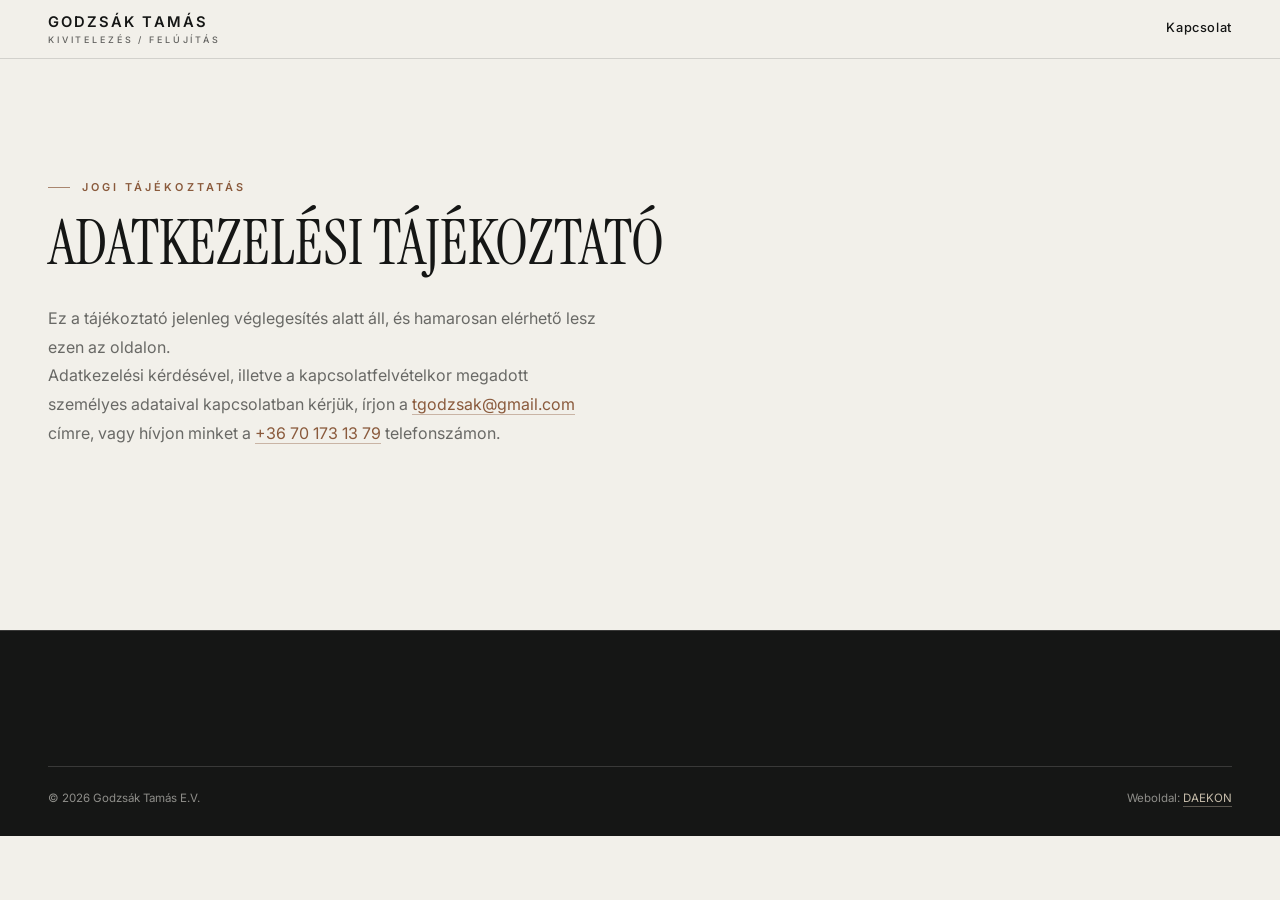
==== adatkezeles.html @ ed9192c6 "Prémium kivitelezői weboldal + Cigánd/Szlovákia szolgáltatási terület Statikus, egyoldalas prémium w" ====
<!doctype html>
<html lang="hu">
<head>
  <meta charset="utf-8">
  <meta name="viewport" content="width=device-width, initial-scale=1">
  <title>Adatkezelési tájékoztató | Godzsák Tamás E.V.</title>
  <meta name="description" content="Adatkezelési tájékoztató — Godzsák Tamás E.V., teljes lakás- és házfelújítás Budapesten és környékén.">
  <meta name="robots" content="noindex, follow">
  <meta name="theme-color" content="#151615">
  <link rel="icon" type="image/svg+xml" href="assets/favicon.svg">
  <link rel="preconnect" href="https://fonts.googleapis.com">
  <link rel="preconnect" href="https://fonts.gstatic.com" crossorigin>
  <link href="https://fonts.googleapis.com/css2?family=Instrument+Serif:ital@0;1&family=Inter:wght@400;500;600&display=swap" rel="stylesheet">
  <link rel="stylesheet" href="assets/css/style.css">
</head>
<body id="top">

  <header class="site-header is-scrolled">
    <div class="header-inner">
      <a class="brand" href="index.html" aria-label="Godzsák Tamás E.V. — kezdőlap">
        <span class="brand-name">GODZSÁK&nbsp;TAMÁS</span>
        <span class="brand-sub">KIVITELEZÉS&nbsp;/&nbsp;FELÚJÍTÁS</span>
      </a>
      <nav class="main-nav" aria-label="Fő navigáció" style="margin-left:auto;">
        <a href="index.html#kapcsolat">Kapcsolat</a>
      </nav>
    </div>
  </header>

  <main class="subpage-main">
    <p class="eyebrow">Jogi tájékoztatás</p>
    <h1 class="subpage-title">Adatkezelési tájékoztató</h1>
    <div class="subpage-text">
      <p>Ez a tájékoztató jelenleg véglegesítés alatt áll, és hamarosan elérhető lesz ezen az oldalon.</p>
      <p>Adatkezelési kérdésével, illetve a kapcsolatfelvételkor megadott személyes adataival kapcsolatban kérjük, írjon a <a href="mailto:tgodzsak@gmail.com">tgodzsak@gmail.com</a> címre, vagy hívjon minket a <a href="tel:+36701731379">+36 70 173 13 79</a> telefonszámon.</p>
    </div>
  </main>

  <footer class="site-footer">
    <div class="container">
      <div class="footer-bottom">
        <p>&copy; <span id="year">2026</span> Godzsák Tamás E.V.</p>
        <p class="footer-credit">Weboldal: <a href="https://daekon.hu" target="_blank" rel="noopener">DAEKON</a></p>
      </div>
    </div>
  </footer>

  <script>
    var y = document.getElementById("year");
    if (y) y.textContent = new Date().getFullYear();
  </script>
</body>
</html>
---- assets/css/style.css ----
/* ============================================================
   GODZSÁK TAMÁS E.V. — Teljes felújítás. Egy kézben.
   Design rendszer: meleg mészkő / grafit / homok / égetett bronz
   ============================================================ */

:root {
  --stone: #F2F0EA;
  --stone-2: #EAE7DE;
  --graphite: #151615;
  --graphite-2: #1C1D1B;
  --sand: #C6BCAA;
  --bronze: #9C6A46;
  --bronze-ink: #8A5A3C;
  --muted: rgba(21, 22, 21, .62);
  --line: rgba(21, 22, 21, .14);
  --stone-soft: rgba(242, 240, 234, .78);
  --muted-l: rgba(242, 240, 234, .55);
  --line-l: rgba(242, 240, 234, .16);

  --serif: "Instrument Serif", Georgia, "Times New Roman", serif;
  --sans: "Inter", system-ui, -apple-system, "Segoe UI", sans-serif;

  --e: cubic-bezier(.22, .61, .21, 1);
  --pad-x: clamp(20px, 4vw, 48px);

  --noise: url("data:image/svg+xml,<svg xmlns='http://www.w3.org/2000/svg' width='180' height='180'><filter id='n'><feTurbulence type='fractalNoise' baseFrequency='0.8' numOctaves='2' stitchTiles='stitch'/><feColorMatrix type='saturate' values='0'/></filter><rect width='180' height='180' filter='url(%23n)' opacity='0.55'/></svg>");
}

/* ---------- Alap ---------- */

*, *::before, *::after { box-sizing: border-box; }

html {
  scroll-behavior: smooth;
  -webkit-text-size-adjust: 100%;
}

html, body { overflow-x: clip; }

body {
  margin: 0;
  font: 400 1rem/1.65 var(--sans);
  color: var(--graphite);
  background: var(--stone);
  -webkit-font-smoothing: antialiased;
  text-rendering: optimizeLegibility;
}

h1, h2, h3, figure, p, ul, ol, fieldset { margin: 0; padding: 0; }
ul, ol { list-style: none; }
fieldset { border: 0; min-width: 0; }
img { max-width: 100%; display: block; }
a { color: inherit; text-decoration: none; }
button { font: inherit; color: inherit; background: none; border: 0; cursor: pointer; }

::selection { background: rgba(156, 106, 70, .3); }

:focus-visible {
  outline: 2px solid var(--bronze);
  outline-offset: 3px;
}

[id] { scroll-margin-top: 88px; }

.sr-only {
  position: absolute; width: 1px; height: 1px; margin: -1px;
  clip: rect(0 0 0 0); overflow: hidden; white-space: nowrap;
}

.skip-link {
  position: fixed; top: -60px; left: 16px; z-index: 100;
  background: var(--graphite); color: var(--stone);
  padding: 12px 18px; font: 600 .78rem var(--sans);
  letter-spacing: .12em; text-transform: uppercase;
  transition: top .2s var(--e);
}
.skip-link:focus-visible { top: 12px; }

.container {
  width: 100%;
  max-width: 1400px;
  margin-inline: auto;
  padding-inline: var(--pad-x);
}

.section { padding-block: clamp(84px, 13vh, 168px); }

/* ---------- Közös elemek ---------- */

.eyebrow {
  font: 600 .68rem var(--sans);
  letter-spacing: .28em;
  text-transform: uppercase;
  color: var(--bronze-ink);
  display: flex;
  align-items: center;
  gap: 12px;
}
.eyebrow::before {
  content: "";
  width: 22px; height: 1px;
  background: currentColor;
  opacity: .7;
}

.section-head {
  display: grid;
  grid-template-columns: 1fr auto;
  align-items: end;
  gap: clamp(24px, 4vw, 64px);
  margin-bottom: clamp(48px, 7vh, 96px);
}
.section-head .eyebrow { grid-column: 1 / -1; margin-bottom: clamp(14px, 2vh, 22px); }

.section-title {
  font: 400 clamp(2.4rem, 5.5vw, 4.4rem)/1.02 var(--serif);
  text-transform: uppercase;
  letter-spacing: .005em;
  margin-top: 18px;
}
.section-title em { font-style: italic; }

.section-note {
  max-width: 40ch;
  font-size: .875rem;
  line-height: 1.7;
  color: var(--muted);
  text-align: right;
}

/* Gombok */

.btn {
  display: inline-flex;
  align-items: center;
  gap: 12px;
  min-height: 48px;
  padding: 14px 26px;
  font: 600 .78rem var(--sans);
  letter-spacing: .16em;
  text-transform: uppercase;
  border: 1px solid transparent;
  transition: background-color .3s var(--e), color .3s var(--e), border-color .3s var(--e);
}
.btn .arr { transition: transform .3s var(--e); font-weight: 400; }
.btn:hover .arr { transform: translateX(5px); }

.btn-solid { background: var(--graphite); color: var(--stone); }
.btn-solid:hover { background: var(--bronze); color: var(--stone); }

.btn-ghost { border-color: rgba(242, 240, 234, .38); color: var(--stone); }
.btn-ghost:hover { border-color: var(--stone); }

.btn-ghost-light { border-color: rgba(242, 240, 234, .38); color: var(--stone); }
.btn-ghost-light:hover { border-color: var(--stone); }

/* ---------- Placeholder (fotó-slot) rendszer ---------- */

.ph {
  position: relative;
  overflow: hidden;
  isolation: isolate;
}
.ph::before {
  content: "";
  position: absolute;
  inset: -1px;
  z-index: -1;
  background: inherit;
  transition: transform 1s var(--e);
}
.ph::after {
  content: "";
  position: absolute;
  inset: 0;
  z-index: 1;
  background-image: var(--noise);
  opacity: .07;
  pointer-events: none;
}

.ph-a { background: linear-gradient(160deg, #DBD6CA 0%, #C8C2B4 100%); }
.ph-b { background: linear-gradient(160deg, #A8A49B 0%, #8D8981 100%); }
.ph-c { background: linear-gradient(160deg, #D0C6B3 0%, #B5AA95 100%); }
.ph-d { background: linear-gradient(160deg, #3B3C39 0%, #20211F 100%); }
.ph-e { background: linear-gradient(160deg, #B4A495 0%, #92847A 100%); }
.ph-f { background: linear-gradient(160deg, #E4DFD3 0%, #D2CBBA 100%); }

.ph-cross {
  position: absolute;
  top: 50%; left: 50%;
  width: 15px; height: 15px;
  transform: translate(-50%, -50%);
  z-index: 2;
  color: rgba(21, 22, 21, .4);
  background:
    linear-gradient(currentColor, currentColor) center / 100% 1px no-repeat,
    linear-gradient(currentColor, currentColor) center / 1px 100% no-repeat;
}
.ph-d .ph-cross { color: rgba(242, 240, 234, .35); }

.ph-num {
  position: absolute;
  right: 16px; bottom: 2px;
  z-index: 2;
  font: 400 clamp(3.4rem, 7vw, 6.4rem)/1 var(--serif);
  color: rgba(21, 22, 21, .13);
  pointer-events: none;
}
.ph-d .ph-num { color: rgba(242, 240, 234, .12); }

.ph-caption {
  position: absolute;
  left: 14px; bottom: 14px;
  z-index: 2;
  font: 600 .58rem var(--sans);
  letter-spacing: .2em;
  text-transform: uppercase;
  padding: 7px 11px;
  background: rgba(21, 22, 21, .88);
  color: rgba(242, 240, 234, .92);
  border-radius: 2px;
}
.ph-d .ph-caption {
  background: rgba(242, 240, 234, .92);
  color: var(--graphite);
}

.ratio-219  { aspect-ratio: 21 / 9; }
.ratio-43   { aspect-ratio: 4 / 3; }
.ratio-34   { aspect-ratio: 3 / 4; }
.ratio-45   { aspect-ratio: 4 / 5; }
.ratio-1610 { aspect-ratio: 16 / 10; }

/* Képfeltárás (clip reveal) */

.rm {
  clip-path: inset(0 0 100% 0);
  transition: clip-path 1.1s var(--e);
  transition-delay: var(--d, 0s);
}
.rm.in { clip-path: inset(0 0 0 0); }

/* Finom reveal */

.reveal {
  opacity: 0;
  transform: translateY(26px);
  transition: opacity .9s var(--e), transform .9s var(--e);
  transition-delay: var(--d, 0s);
}
.reveal.in { opacity: 1; transform: none; }

/* ============================================================
   HEADER
   ============================================================ */

.site-header {
  position: fixed;
  top: 0; left: 0; right: 0;
  z-index: 50;
  color: var(--stone);
  transition: background-color .35s var(--e), color .35s var(--e), box-shadow .35s var(--e);
}

.header-inner {
  display: flex;
  align-items: center;
  gap: clamp(20px, 3vw, 48px);
  padding: 22px var(--pad-x);
  max-width: 1400px;
  margin-inline: auto;
  transition: padding .35s var(--e);
}

.site-header.is-scrolled {
  background: var(--stone);
  color: var(--graphite);
  box-shadow: 0 1px 0 var(--line);
}
.site-header.is-scrolled .header-inner { padding-block: 13px; }

.brand { display: flex; flex-direction: column; gap: 3px; }
.brand-name {
  font: 600 .92rem var(--sans);
  letter-spacing: .14em;
  white-space: nowrap;
}
.brand-sub {
  font: 500 .56rem var(--sans);
  letter-spacing: .32em;
  opacity: .65;
  white-space: nowrap;
}

.main-nav {
  margin-left: auto;
  display: flex;
  gap: clamp(18px, 2.2vw, 34px);
}
.main-nav a {
  font: 500 .8rem var(--sans);
  letter-spacing: .05em;
  background: linear-gradient(currentColor, currentColor) no-repeat 0 100% / 0% 1px;
  padding-bottom: 3px;
  transition: background-size .35s var(--e);
}
.main-nav a:hover { background-size: 100% 1px; }

.header-cta {
  font: 600 .72rem var(--sans);
  letter-spacing: .18em;
  text-transform: uppercase;
  white-space: nowrap;
}
.header-cta .arr { color: var(--bronze); transition: transform .3s var(--e); display: inline-block; }
.header-cta:hover .arr { transform: translateX(5px); }

.menu-toggle {
  display: none;
  align-items: center;
  gap: 10px;
  margin-left: auto;
  min-height: 48px;
  position: relative;
  z-index: 70;
}
.menu-toggle-label {
  font: 600 .68rem var(--sans);
  letter-spacing: .24em;
  text-transform: uppercase;
}
.menu-toggle-box {
  display: flex;
  flex-direction: column;
  justify-content: center;
  gap: 5px;
  width: 22px;
}
.menu-toggle-box i {
  height: 1.5px;
  background: currentColor;
  transition: transform .3s var(--e);
}
.menu-toggle[aria-expanded="true"] .menu-toggle-box i:first-child { transform: translateY(3.25px) rotate(45deg); }
.menu-toggle[aria-expanded="true"] .menu-toggle-box i:last-child { transform: translateY(-3.25px) rotate(-45deg); }

body.menu-open { overflow: hidden; }
body.menu-open .site-header { z-index: 70; color: var(--graphite); box-shadow: none; background: transparent; }
body.menu-open .site-header.is-scrolled { box-shadow: none; }

/* Mobil menü */

.mobile-menu {
  position: fixed;
  inset: 0;
  z-index: 60;
  background: var(--stone);
  color: var(--graphite);
  display: flex;
  flex-direction: column;
  justify-content: space-between;
  padding: 120px var(--pad-x) 44px;
  overflow-y: auto;
}
.mobile-menu[hidden] { display: none; }

.mm-nav { display: flex; flex-direction: column; }
.mm-nav a {
  display: flex;
  align-items: baseline;
  gap: 18px;
  padding: 14px 0;
  border-bottom: 1px solid var(--line);
  font: 400 clamp(2rem, 8.5vw, 3.2rem)/1.05 var(--serif);
  text-transform: uppercase;
  animation: mmIn .5s var(--e) both;
}
.mm-nav a:nth-child(1) { animation-delay: .05s; }
.mm-nav a:nth-child(2) { animation-delay: .1s; }
.mm-nav a:nth-child(3) { animation-delay: .15s; }
.mm-nav a:nth-child(4) { animation-delay: .2s; }
.mm-nav a:nth-child(5) { animation-delay: .25s; }
.mm-nav a:nth-child(6) { animation-delay: .3s; }
.mm-nav a span {
  font: 600 .65rem var(--sans);
  letter-spacing: .2em;
  color: var(--bronze-ink);
}
@keyframes mmIn {
  from { opacity: 0; transform: translateY(14px); }
  to   { opacity: 1; transform: none; }
}

.mm-foot { display: flex; flex-direction: column; gap: 6px; }
.mm-tel {
  font: 400 1.5rem var(--serif);
  padding-top: 20px;
}
.mm-mail { font-size: .9rem; color: var(--muted); }
.mm-area {
  margin-top: 8px;
  font: 600 .62rem var(--sans);
  letter-spacing: .22em;
  text-transform: uppercase;
  color: var(--muted);
}

/* ============================================================
   HERO
   ============================================================ */

.hero {
  position: relative;
  min-height: 100vh;
  min-height: 100svh;
  display: flex;
  background: var(--graphite);
  color: var(--stone);
  overflow: hidden;
}

.hero-bg {
  position: absolute;
  inset: 0;
  background: radial-gradient(120% 90% at 72% 8%, #242523 0%, var(--graphite) 55%, #0F100F 100%);
}
.hero-bg::after {
  content: "";
  position: absolute;
  inset: 0;
  background-image: var(--noise);
  opacity: .08;
}
.hero-grid {
  position: absolute;
  inset: 0;
  background-image: linear-gradient(to right, rgba(242, 240, 234, .05) 1px, transparent 1px);
  background-size: 20% 100%;
}

.ph-note {
  position: absolute;
  top: 104px;
  right: var(--pad-x);
  text-align: right;
  font: 600 .56rem/1.9 var(--sans);
  letter-spacing: .24em;
  text-transform: uppercase;
  color: rgba(242, 240, 234, .32);
}

.hero-inner {
  position: relative;
  z-index: 2;
  display: flex;
  flex-direction: column;
  justify-content: flex-end;
  align-items: flex-start;
  width: 100%;
  max-width: 1400px;
  margin-inline: auto;
  padding: 130px var(--pad-x) clamp(96px, 15vh, 160px);
}

.hero-loc {
  display: flex;
  align-items: center;
  gap: 14px;
  font: 600 .68rem var(--sans);
  letter-spacing: .3em;
  text-transform: uppercase;
  color: var(--sand);
}
.hero-loc .tick { width: 26px; height: 1px; background: var(--bronze); }

.hero-title {
  margin-top: 26px;
  font: 400 clamp(3rem, 10vw, 8.6rem)/0.97 var(--serif);
  text-transform: uppercase;
  letter-spacing: .004em;
}
.hero-title .ht-line { display: block; }
.hero-title .ht-italic {
  font-style: italic;
  color: var(--sand);
}

.hero-sub {
  margin-top: 26px;
  max-width: 46ch;
  font-size: clamp(.95rem, 1.2vw, 1.05rem);
  line-height: 1.7;
  color: var(--stone-soft);
}

.hero-cta {
  margin-top: 42px;
  display: flex;
  flex-wrap: wrap;
  gap: 14px;
}
.hero .btn-solid { background: var(--stone); color: var(--graphite); }
.hero .btn-solid:hover { background: var(--bronze); color: var(--stone); }

.hero-corner {
  position: absolute;
  right: var(--pad-x);
  bottom: clamp(96px, 15vh, 160px);
  z-index: 2;
  text-align: right;
  font: 600 .58rem/2 var(--sans);
  letter-spacing: .24em;
  text-transform: uppercase;
  color: rgba(242, 240, 234, .42);
}

.hero-scroll {
  position: absolute;
  left: 50%;
  bottom: 26px;
  transform: translateX(-50%);
  z-index: 2;
  display: flex;
  flex-direction: column;
  align-items: center;
  gap: 10px;
}
.hero-scroll-label {
  font: 600 .55rem var(--sans);
  letter-spacing: .32em;
  text-transform: uppercase;
  color: rgba(242, 240, 234, .5);
}
.hero-scroll-line {
  position: relative;
  width: 1px;
  height: 52px;
  background: rgba(242, 240, 234, .22);
  overflow: hidden;
}
.hero-scroll-line i {
  position: absolute;
  inset: 0;
  background: var(--sand);
  animation: scrollDot 2.4s var(--e) infinite;
}
@keyframes scrollDot {
  0%       { transform: translateY(-110%); }
  55%, 100%{ transform: translateY(230%); }
}

/* ============================================================
   STATEMENT
   ============================================================ */

.statement { background: var(--stone); }

.st-grid {
  display: grid;
  grid-template-columns: repeat(12, 1fr);
  gap: clamp(20px, 3vw, 40px);
  row-gap: 0;
}
.st-grid .eyebrow { grid-column: 1 / -1; margin-bottom: clamp(28px, 5vh, 56px); }

.statement-title {
  grid-column: 1 / 8;
  font: 400 clamp(1.9rem, 4.3vw, 3.6rem)/1.08 var(--serif);
  text-transform: uppercase;
  letter-spacing: .004em;
}
.statement-title em { font-style: italic; color: var(--bronze-ink); }

.statement-body {
  grid-column: 9 / -1;
  align-self: end;
  padding-bottom: 6px;
}
.statement-body p {
  max-width: 42ch;
  font-size: clamp(.95rem, 1.1vw, 1.05rem);
  line-height: 1.75;
  color: var(--muted);
}

.statement-list {
  grid-column: 1 / -1;
  margin-top: clamp(48px, 8vh, 88px);
  border-bottom: 1px solid var(--line);
}
.statement-list li {
  display: flex;
  align-items: baseline;
  gap: 22px;
  padding: 16px 0;
  border-top: 1px solid var(--line);
  font: 500 .82rem var(--sans);
  letter-spacing: .2em;
  text-transform: uppercase;
}
.statement-list li span {
  font: 600 .62rem var(--sans);
  color: var(--bronze-ink);
  letter-spacing: .1em;
}

/* ============================================================
   REFERENCIÁK
   ============================================================ */

.works { background: var(--stone); }

.proj { margin-bottom: clamp(72px, 11vh, 140px); }
.proj:last-child { margin-bottom: 0; }

.proj-meta {
  display: grid;
  grid-template-columns: 1fr auto;
  gap: clamp(20px, 3vw, 56px);
  align-items: start;
  padding-top: 22px;
}

.proj-title {
  font: 400 clamp(1.35rem, 2vw, 1.8rem)/1.1 var(--serif);
  text-transform: uppercase;
  letter-spacing: .01em;
  transition: transform .45s var(--e);
}
.proj-sub {
  margin-top: 8px;
  font-size: .88rem;
  color: var(--muted);
}
.proj-link {
  display: inline-flex;
  align-items: center;
  gap: 10px;
  margin-top: 18px;
  font: 600 .68rem var(--sans);
  letter-spacing: .2em;
  text-transform: uppercase;
}
.proj-link .arr { transition: transform .3s var(--e); font-weight: 400; }
.proj-link.is-disabled { opacity: .45; cursor: not-allowed; }

.proj-tags { min-width: 250px; }
.proj-tags li {
  display: flex;
  justify-content: space-between;
  gap: 16px;
  padding: 10px 0;
  border-top: 1px solid var(--line);
  font: 500 .68rem var(--sans);
  letter-spacing: .18em;
  text-transform: uppercase;
  color: var(--muted);
}
.proj-tags li::after {
  content: "";
  width: 5px; height: 5px;
  background: var(--bronze);
  align-self: center;
  opacity: .8;
}

@media (hover: hover) {
  .proj:hover .ph::before { transform: scale(1.025); }
  .proj:hover .proj-title { transform: translateX(4px); }
  .proj:hover .proj-link .arr { transform: translateX(5px); }
}

/* Layout variánsok */

.proj-full .ph { width: 100%; }

.proj-two {
  display: grid;
  grid-template-columns: 2fr 1fr;
  gap: clamp(24px, 3.5vw, 56px);
  align-items: end;
}
.proj-two .proj-meta { padding-top: 0; }

.proj-duo {
  display: grid;
  grid-template-columns: 5fr 4fr;
  gap: clamp(16px, 2vw, 28px);
  align-items: end;
}
.proj-duo .proj-meta { grid-column: 1 / -1; }

.proj-rev {
  display: grid;
  grid-template-columns: 1fr 2fr;
  gap: clamp(24px, 3.5vw, 56px);
  align-items: end;
}
.proj-rev .proj-meta { padding-top: 0; }

/* ============================================================
   ELŐTTE / UTÁNA
   ============================================================ */

.ba { background: var(--stone-2); }

.ba-stage {
  position: relative;
  aspect-ratio: 16 / 9;
  overflow: hidden;
  border: 1px solid var(--line);
}

.ba-after {
  position: absolute;
  inset: 0;
  background: linear-gradient(160deg, #E2DDCF 0%, #CDC5B3 100%);
}
.ba-after::after,
.ba-before::after {
  content: "";
  position: absolute;
  inset: 0;
  background-image: var(--noise);
  opacity: .07;
}
.ba-after::before {
  content: "Utána";
  position: absolute;
  top: 0; bottom: 0; left: 50%; width: 50%;
  display: grid;
  place-items: center;
  font: 400 clamp(3rem, 9vw, 8rem)/1 var(--serif);
  text-transform: uppercase;
  letter-spacing: .04em;
  color: rgba(21, 22, 21, .08);
}

.ba-before {
  position: absolute;
  inset: 0;
  background:
    repeating-linear-gradient(45deg, transparent 0 12px, rgba(242, 240, 234, .045) 12px 13px),
    linear-gradient(160deg, #2B2C2A 0%, #171817 100%);
  clip-path: inset(0 calc(100% - var(--pos, 50%)) 0 0);
}
.ba-before::before {
  content: "Előtte";
  position: absolute;
  top: 0; bottom: 0; left: 0; width: 50%;
  display: grid;
  place-items: center;
  font: 400 clamp(3rem, 9vw, 8rem)/1 var(--serif);
  text-transform: uppercase;
  letter-spacing: .04em;
  color: rgba(242, 240, 234, .1);
}

.ba-tag {
  position: absolute;
  top: 16px;
  z-index: 3;
  font: 600 .6rem var(--sans);
  letter-spacing: .22em;
  text-transform: uppercase;
  padding: 8px 12px;
  border-radius: 2px;
}
.ba-tag-a { right: 16px; background: rgba(242, 240, 234, .92); color: var(--graphite); }
.ba-tag-b { left: 16px; background: rgba(21, 22, 21, .88); color: var(--stone); }

.ba-line {
  position: absolute;
  top: 0; bottom: 0;
  left: var(--pos, 50%);
  width: 1px;
  background: var(--stone);
  z-index: 3;
  transform: translateX(-0.5px);
}
.ba-grip {
  position: absolute;
  top: 50%;
  left: 50%;
  transform: translate(-50%, -50%);
  width: 44px; height: 44px;
  border-radius: 50%;
  background: var(--graphite);
  border: 1px solid var(--stone);
  display: grid;
  place-items: center;
}
.ba-grip i {
  position: relative;
  width: 26px; height: 12px;
  display: block;
}
.ba-grip i::before,
.ba-grip i::after {
  content: "";
  position: absolute;
  top: 50%;
  border: 6px solid transparent;
  transform: translateY(-50%);
}
.ba-grip i::before { left: 0; border-right-color: var(--stone); }
.ba-grip i::after  { right: 0; border-left-color: var(--stone); }

.ba-range {
  position: absolute;
  inset: 0;
  width: 100%;
  height: 100%;
  margin: 0;
  opacity: 0;
  cursor: ew-resize;
  z-index: 4;
  -webkit-appearance: none;
  appearance: none;
}
.ba-stage:has(.ba-range:focus-visible) {
  outline: 2px solid var(--bronze);
  outline-offset: 3px;
}

/* ============================================================
   SZOLGÁLTATÁSOK
   ============================================================ */

.svc { background: var(--stone); }

.svc .container { position: relative; }

.svc-list {
  position: relative;
  border-bottom: 1px solid var(--line);
}

.svc-item { border-top: 1px solid var(--line); }

.svc-h { font-size: inherit; font-weight: inherit; }

.svc-row {
  display: flex;
  align-items: center;
  gap: clamp(16px, 2.5vw, 40px);
  width: 100%;
  min-height: 96px;
  text-align: left;
}

.svc-num {
  font: 600 .68rem var(--sans);
  letter-spacing: .12em;
  color: var(--bronze-ink);
  min-width: 34px;
}

.svc-title {
  font: 400 clamp(1.25rem, 2vw, 1.7rem)/1.15 var(--serif);
  text-transform: uppercase;
  letter-spacing: .01em;
  transition: transform .45s var(--e), color .3s var(--e);
}

.svc-icon {
  display: none;
  position: relative;
  width: 16px; height: 16px;
  margin-left: auto;
  flex: 0 0 auto;
}
.svc-icon i {
  position: absolute;
  top: 50%; left: 0;
  width: 100%; height: 1.5px;
  background: var(--graphite);
  transform: translateY(-50%);
  transition: transform .35s var(--e);
}
.svc-icon i:last-child { transform: translateY(-50%) rotate(90deg); }
.svc-item.open .svc-icon i:last-child { transform: translateY(-50%) rotate(0deg); }

.svc-panel { display: grid; grid-template-rows: 0fr; transition: grid-template-rows .4s var(--e); }
.svc-item.open .svc-panel { grid-template-rows: 1fr; }
.svc-panel-in { overflow: hidden; }
.svc-panel-in p {
  max-width: 44ch;
  font-size: .92rem;
  line-height: 1.7;
  color: var(--muted);
}

@media (hover: hover) and (min-width: 901px) {
  .svc-item:hover { background: linear-gradient(90deg, transparent 0%, rgba(198, 188, 170, .22) 45%); }
  .svc-item:hover .svc-title { transform: translateX(4px); color: var(--bronze-ink); }
  .svc-panel { grid-template-rows: 1fr; }
  .svc-row { align-items: baseline; padding: 30px 0; min-height: 0; }
  .svc-item { display: grid; grid-template-columns: minmax(70px, 96px) 1.1fr 1fr; align-items: center; min-height: 96px; }
  .svc-h { grid-column: 1 / 3; display: contents; }
  .svc-row { grid-column: 1 / 3; display: flex; }
  .svc-panel { grid-column: 3 / 4; align-self: center; }
  .svc-panel-in p { padding-right: 24px; }
}

.svc-preview {
  position: absolute;
  top: 0;
  right: 0;
  width: min(300px, 24vw);
  aspect-ratio: 4 / 5;
  z-index: 5;
  opacity: 0;
  transform: scale(.97) translateY(8px);
  transition: opacity .35s var(--e), transform .35s var(--e), top .25s ease-out;
  pointer-events: none;
  display: none;
  border: 1px solid var(--line);
}
.svc-preview.show { opacity: 1; transform: none; }

@media (hover: hover) and (pointer: fine) and (min-width: 901px) {
  .svc-preview { display: block; }
}
.svc-preview-chip {
  position: absolute;
  left: 14px; bottom: 14px;
  z-index: 2;
  font: 600 .58rem var(--sans);
  letter-spacing: .2em;
  text-transform: uppercase;
  padding: 7px 11px;
  background: rgba(21, 22, 21, .88);
  color: rgba(242, 240, 234, .92);
  border-radius: 2px;
}
.svc-preview-num {
  position: absolute;
  right: 14px; bottom: 2px;
  font: 400 clamp(3rem, 5vw, 5rem)/1 var(--serif);
  color: rgba(242, 240, 234, .16);
}
.svc-preview.ph-d .svc-preview-chip {
  background: rgba(242, 240, 234, .92);
  color: var(--graphite);
}

/* ============================================================
   FOLYAMAT
   ============================================================ */

.proc { background: var(--stone-2); }

.proc-steps {
  display: grid;
  grid-template-columns: repeat(5, 1fr);
  gap: clamp(20px, 2.4vw, 36px);
}

.proc-num {
  display: block;
  font: 600 .66rem var(--sans);
  letter-spacing: .16em;
  color: var(--bronze-ink);
  margin-bottom: 14px;
}
.proc-name {
  font: 400 clamp(1.15rem, 1.6vw, 1.45rem)/1.15 var(--serif);
  text-transform: uppercase;
  letter-spacing: .01em;
}
.proc-desc {
  margin-top: 10px;
  font-size: .86rem;
  line-height: 1.65;
  color: var(--muted);
  max-width: 24ch;
}

.proc-track {
  position: relative;
  height: 1px;
  background: var(--line);
  margin-top: clamp(48px, 8vh, 88px);
  overflow: hidden;
}
.proc-fill {
  position: absolute;
  inset: 0;
  background: var(--bronze);
  transform-origin: left;
  transform: scaleX(var(--pp, 0));
}

/* ============================================================
   SZOLGÁLTATÁSI TERÜLET (térkép)
   ============================================================ */

.region { background: var(--stone-2); overflow: clip; }

.region-grid {
  display: grid;
  grid-template-columns: 1fr 1.15fr;
  gap: clamp(40px, 6vw, 100px);
  align-items: center;
}

.region-lead {
  margin-top: clamp(22px, 3vh, 34px);
  max-width: 46ch;
  font-size: clamp(.95rem, 1.15vw, 1.05rem);
  line-height: 1.75;
  color: var(--muted);
}

.region-points {
  margin-top: clamp(26px, 4vh, 40px);
  display: flex;
  flex-direction: column;
  gap: 0;
}
.region-point {
  display: flex;
  align-items: center;
  gap: 14px;
  padding: 13px 0;
  border-top: 1px solid var(--line);
  font: 500 .82rem var(--sans);
  letter-spacing: .16em;
  text-transform: uppercase;
  transition: opacity .3s var(--e);
}
.region-point i {
  width: 8px; height: 8px;
  border-radius: 50%;
  background: var(--bronze);
  flex: 0 0 auto;
  transition: transform .3s var(--e), background-color .3s var(--e);
}
.region-point.is-dim { opacity: .35; }
.region-point.is-dim i { background: var(--sand); transform: scale(.7); }

.region-cta {
  margin-top: clamp(28px, 4vh, 42px);
  display: flex;
  flex-wrap: wrap;
  gap: 12px;
}
.btn-ghost-dark { border-color: rgba(21, 22, 21, .3); color: var(--graphite); }
.btn-ghost-dark:hover { border-color: var(--graphite); }

.region-map {
  position: relative;
  margin: 0;
}

.map-svg {
  display: block;
  width: 100%;
  height: auto;
}

.map-bg { stroke: rgba(21, 22, 21, .08); }

.map-grid {
  background-image: none;
}
.map-grid line { stroke: rgba(21, 22, 21, .05); }

.land {
  fill: rgba(198, 188, 170, .38);
  stroke: rgba(21, 22, 21, .35);
  stroke-width: 1.2;
  transition: fill .5s var(--e);
}
.land.sk { fill: rgba(198, 188, 170, .26); }

.border {
  fill: none;
  stroke: rgba(21, 22, 21, .55);
  stroke-width: 1.4;
  stroke-dasharray: 5 6;
}

.route {
  fill: none;
  stroke: var(--bronze);
  stroke-width: 1.2;
  stroke-dasharray: 3 5;
  opacity: .65;
}

.city .dot {
  fill: var(--graphite);
  stroke: var(--stone);
  stroke-width: 1.5;
}
.city-cig .dot {
  fill: var(--bronze);
}
.city .ping {
  fill: none;
  stroke: var(--bronze);
  stroke-width: 1;
  opacity: 0;
  transform-origin: center;
  transform-box: fill-box;
}
.city-cig .ping {
  animation: cityPing 2.8s var(--e) infinite;
}
.city-sk .ping,
.city-bp .ping { animation: cityPing 2.8s var(--e) infinite; }
.city-sk .ping { animation-delay: .9s; }
.city-bp .ping { animation-delay: 1.8s; }
@keyframes cityPing {
  0%   { opacity: .55; transform: scale(1); }
  70%  { opacity: 0;   transform: scale(3.4); }
  100% { opacity: 0;   transform: scale(3.4); }
}

.city text {
  font: 600 11px var(--sans);
  letter-spacing: .16em;
  text-transform: uppercase;
  fill: var(--graphite);
}
.city-cig text {
  font-size: 13px;
  font-weight: 600;
}

.city { transition: opacity .35s var(--e); }
.city.is-dim { opacity: .25; }

.route-1, .route-2 {
  stroke-dashoffset: 200;
}
.region-map.in .route-1 { animation: routeDraw 1.6s var(--e) .3s forwards; }
.region-map.in .route-2 { animation: routeDraw 1.6s var(--e) .6s forwards; }
@keyframes routeDraw {
  to { stroke-dashoffset: 0; }
}

.map-caption {
  margin-top: 14px;
  font: 600 .6rem var(--sans);
  letter-spacing: .2em;
  text-transform: uppercase;
  color: var(--muted);
}

@media (hover: hover) {
  .city { cursor: default; }
  .city-bp:hover ~ .city-sk .dot,
  .city-cig:hover .dot { transform: scale(1.3); }
  .region-point:hover i { transform: scale(1.35); }
}

@media (max-width: 900px) {
  .region-grid { grid-template-columns: 1fr; }
  .region-map { order: -1; max-width: 520px; margin-inline: auto; width: 100%; }
  .region-cta .btn { flex: 1 1 100%; justify-content: center; }
}

/* ============================================================
   ÜGYFELEK MONDTÁK
   ============================================================ */

.trust { background: var(--stone); }

.trust-grid {
  display: grid;
  grid-template-columns: auto 1fr;
  align-items: center;
  gap: clamp(32px, 7vw, 110px);
}
.trust-grid .eyebrow { grid-column: 1 / -1; margin-bottom: clamp(20px, 4vh, 40px); }

.trust-score { display: flex; flex-direction: column; gap: 10px; }
.trust-big {
  font: 400 clamp(4.5rem, 11vw, 9.5rem)/0.9 var(--serif);
  letter-spacing: -.01em;
}
.trust-stars {
  color: var(--bronze);
  font-size: .85rem;
  letter-spacing: .45em;
}

.trust-note p:first-child {
  max-width: 40ch;
  font-size: clamp(1rem, 1.3vw, 1.15rem);
  line-height: 1.7;
}
.trust-sub {
  margin-top: 14px;
  font-size: .82rem;
  color: var(--muted);
}

/* ============================================================
   RÓLUNK
   ============================================================ */

.about { background: var(--stone); }

.about-grid {
  display: grid;
  grid-template-columns: 7fr 5fr;
  gap: clamp(40px, 6vw, 110px);
  align-items: start;
}

.about-text { margin-top: clamp(28px, 4vh, 44px); }
.about-text p {
  max-width: 54ch;
  font-size: clamp(.98rem, 1.15vw, 1.08rem);
  line-height: 1.8;
}
.about-text p + p { margin-top: 1.2em; color: var(--muted); }

.about-portrait {
  margin-top: clamp(48px, 12vh, 130px);
}

/* ============================================================
   MUNKA KÖZBEN
   ============================================================ */

.craft { background: var(--stone); padding-block: clamp(72px, 10vh, 140px) 0; }

.craft-head { margin-bottom: clamp(44px, 7vh, 80px); }

.craft-strip {
  display: flex;
  gap: clamp(12px, 1.6vw, 24px);
  overflow-x: auto;
  scroll-snap-type: x proximity;
  padding: 0 var(--pad-x) clamp(72px, 10vh, 140px);
  padding-right: calc(var(--pad-x) + 96px);
  cursor: grab;
  scrollbar-width: none;
}
.craft-strip::-webkit-scrollbar { display: none; }
.craft-strip.dragging { cursor: grabbing; scroll-snap-type: none; user-select: none; }

.craft-item {
  flex: 0 0 clamp(210px, 24vw, 330px);
  aspect-ratio: 3 / 4;
  scroll-snap-align: start;
  transform: translateX(var(--shift, 0px));
  border: 1px solid var(--line);
}
.craft-item .ph-caption { z-index: 3; }

/* ============================================================
   KAPCSOLAT
   ============================================================ */

.contact {
  background: var(--graphite);
  color: var(--stone);
  padding-bottom: clamp(84px, 13vh, 168px);
}

.contact-grid {
  display: grid;
  grid-template-columns: 1.05fr 1fr;
  gap: clamp(48px, 7vw, 130px);
  align-items: start;
}

.contact .eyebrow { color: var(--sand); }

.contact-title {
  margin-top: 22px;
  font: 400 clamp(2.7rem, 6.6vw, 6rem)/1 var(--serif);
  text-transform: uppercase;
  letter-spacing: .004em;
}
.contact-title em { font-style: italic; color: var(--sand); }

.contact-sub {
  margin-top: 20px;
  font-size: clamp(.95rem, 1.15vw, 1.05rem);
  color: var(--stone-soft);
}

.contact-phone { margin-top: clamp(36px, 6vh, 64px); }
.contact-phone-label {
  display: block;
  font: 600 .62rem var(--sans);
  letter-spacing: .28em;
  text-transform: uppercase;
  color: var(--muted-l);
  margin-bottom: 10px;
}
.contact-phone-number {
  font: 400 clamp(1.9rem, 3.8vw, 3.2rem)/1.1 var(--serif);
  letter-spacing: .01em;
  border-bottom: 1px solid rgba(242, 240, 234, .25);
  padding-bottom: 6px;
  transition: color .3s var(--e), border-color .3s var(--e);
}
.contact-phone-number:hover { color: var(--sand); border-color: var(--sand); }

.contact-actions { margin-top: 34px; }

.contact-list { margin-top: clamp(40px, 7vh, 72px); }
.contact-list li {
  display: flex;
  justify-content: space-between;
  align-items: baseline;
  gap: 20px;
  padding: 15px 0;
  border-top: 1px solid var(--line-l);
  font-size: .92rem;
}
.contact-list li span {
  font: 600 .62rem var(--sans);
  letter-spacing: .24em;
  text-transform: uppercase;
  color: var(--muted-l);
}
.contact-list a { border-bottom: 1px solid transparent; transition: border-color .3s var(--e); }
.contact-list a:hover { border-color: var(--sand); }

/* Űrlap */

.quote-form { border-top: 1px solid var(--line-l); padding-top: clamp(28px, 4vh, 44px); }

.form-title {
  font: 400 1.45rem var(--serif);
  text-transform: uppercase;
  letter-spacing: .02em;
}
.form-note { margin-top: 8px; font-size: .84rem; color: var(--muted-l); }

.field { margin-top: 26px; }
.field label,
.field legend {
  display: block;
  font: 600 .64rem var(--sans);
  letter-spacing: .24em;
  text-transform: uppercase;
  color: var(--sand);
  margin-bottom: 4px;
}

.field input[type="text"],
.field input[type="tel"],
.field input[type="email"],
.field textarea {
  width: 100%;
  background: transparent;
  border: 0;
  border-bottom: 1px solid var(--line-l);
  color: var(--stone);
  font: 400 1rem/1.5 var(--sans);
  padding: 12px 0;
  transition: border-color .3s var(--e);
}
.field ::placeholder { color: rgba(242, 240, 234, .35); }
.field input:focus,
.field textarea:focus { border-color: var(--sand); outline: none; }
.field input:focus-visible,
.field textarea:focus-visible { outline: none; border-color: var(--bronze); }

.field .err { display: block; margin-top: 6px; font-size: .74rem; color: #D89A7B; }
.field.has-err input, .field.has-err textarea { border-color: #C77E5A; }

.field textarea { resize: vertical; min-height: 96px; }

.chips { display: flex; flex-wrap: wrap; gap: 10px; margin-top: 8px; }
.chip {
  position: relative;
  display: inline-flex;
  align-items: center;
  border: 1px solid var(--line-l);
  border-radius: 2px;
  padding: 11px 15px;
  min-height: 44px;
  cursor: pointer;
  transition: border-color .25s var(--e), background-color .25s var(--e), color .25s var(--e);
}
.chip input {
  position: absolute;
  opacity: 0;
  inset: 0;
  cursor: pointer;
}
.chip span { font: 500 .78rem var(--sans); letter-spacing: .04em; }
.chip:hover { border-color: var(--sand); }
.chip:has(input:checked) { background: var(--stone); border-color: var(--stone); color: var(--graphite); }
.chip:has(input:focus-visible) { outline: 2px solid var(--bronze); outline-offset: 3px; }

.form-status {
  min-height: 1.4em;
  margin-top: 22px;
  font-size: .84rem;
  line-height: 1.6;
  color: var(--sand);
}
.form-status.is-error { color: #D89A7B; }

.btn-submit { margin-top: 6px; background: var(--stone); color: var(--graphite); border: 0; }
.btn-submit:hover { background: var(--bronze); color: var(--stone); }

.form-legal { margin-top: 18px; font-size: .74rem; line-height: 1.7; color: var(--muted-l); }
.form-legal a { color: var(--sand); border-bottom: 1px solid rgba(242, 240, 234, .3); }

/* ============================================================
   FOOTER
   ============================================================ */

.site-footer {
  background: var(--graphite);
  color: var(--stone);
  border-top: 1px solid var(--line-l);
  padding: clamp(48px, 8vh, 80px) 0 28px;
}

.footer-grid {
  display: grid;
  grid-template-columns: 1.6fr 1fr 1fr;
  gap: clamp(32px, 5vw, 72px);
}

.footer-name {
  font: 400 1.3rem var(--serif);
  text-transform: uppercase;
  letter-spacing: .03em;
}
.footer-tag { margin-top: 12px; font-size: .86rem; line-height: 1.8; color: var(--muted-l); }

.footer-nav { display: flex; flex-direction: column; gap: 2px; }
.footer-nav a {
  font-size: .84rem;
  color: var(--muted-l);
  padding: 5px 0;
  transition: color .25s var(--e);
}
.footer-nav a:hover { color: var(--stone); }

.footer-contact { text-align: right; }
.footer-tel {
  font: 400 1.35rem var(--serif);
  letter-spacing: .01em;
  transition: color .25s var(--e);
}
.footer-tel:hover { color: var(--sand); }
.footer-mail {
  display: block;
  margin-top: 10px;
  font-size: .86rem;
  color: var(--muted-l);
  transition: color .25s var(--e);
}
.footer-mail:hover { color: var(--stone); }

.footer-bottom {
  display: flex;
  justify-content: space-between;
  align-items: baseline;
  gap: 16px;
  flex-wrap: wrap;
  margin-top: clamp(40px, 7vh, 64px);
  padding-top: 22px;
  border-top: 1px solid var(--line-l);
  font-size: .72rem;
  color: var(--muted-l);
}
.footer-credit a {
  color: var(--sand);
  border-bottom: 1px solid rgba(198, 188, 170, .4);
  padding-bottom: 1px;
  transition: color .25s var(--e), border-color .25s var(--e);
}
.footer-credit a:hover { color: var(--stone); border-color: var(--stone); }

/* ============================================================
   MOBIL STICKY SÁV
   ============================================================ */

.mbar {
  position: fixed;
  left: 0; right: 0; bottom: 0;
  z-index: 40;
  display: none;
  grid-template-columns: 1fr 1fr;
  transform: translateY(110%);
  transition: transform .4s var(--e);
  padding-bottom: env(safe-area-inset-bottom);
}
.mbar.show { transform: none; }
.mbar a {
  display: grid;
  place-items: center;
  min-height: 56px;
  font: 600 .76rem var(--sans);
  letter-spacing: .18em;
  text-transform: uppercase;
}
.mbar-call { background: var(--bronze); color: var(--stone); }
.mbar-quote { background: var(--graphite); color: var(--stone); border-left: 1px solid var(--line-l); }

/* ============================================================
   ADATKEZELÉS STUB + egyéb aloldal
   ============================================================ */

.subpage-main {
  min-height: 70vh;
  padding: 180px var(--pad-x) 120px;
  max-width: 900px;
}
.subpage-title {
  font: 400 clamp(2.2rem, 5vw, 3.8rem)/1.05 var(--serif);
  text-transform: uppercase;
  margin: 18px 0 28px;
}
.subpage-text { max-width: 56ch; color: var(--muted); line-height: 1.8; }
.subpage-text a { color: var(--bronze-ink); border-bottom: 1px solid rgba(138, 90, 60, .4); }

/* ============================================================
   RESPONSIVE
   ============================================================ */

@media (max-width: 1180px) {
  .statement-title { grid-column: 1 / 9; }
  .statement-body { grid-column: 1 / -1; margin-top: 34px; }
  .proj-two { grid-template-columns: 3fr 2fr; }
}

@media (max-width: 1024px) {
  .main-nav, .header-cta { display: none; }
  .menu-toggle { display: inline-flex; }
}

@media (max-width: 900px) {
  .section-head { grid-template-columns: 1fr; align-items: start; }
  .section-note { text-align: left; margin-top: 18px; }

  .svc-row { min-height: 68px; }
  .svc-icon { display: block; }
  .svc-panel-in p { padding-bottom: 22px; }
  .svc-preview { display: none !important; }

  .proc-steps {
    grid-template-columns: 1fr;
    gap: 0;
    position: relative;
    padding-left: 30px;
  }
  .proc-steps::before {
    content: "";
    position: absolute;
    left: 4px; top: 8px; bottom: 8px;
    width: 1px;
    background: var(--line);
  }
  .proc-step { position: relative; padding: 18px 0; }
  .proc-step::before {
    content: "";
    position: absolute;
    left: -30px; top: 27px;
    width: 9px; height: 9px;
    margin-left: 0;
    background: var(--bronze);
    border-radius: 50%;
    transform: translateX(-4px);
  }
  .proc-track { display: none; }

  .trust-grid { grid-template-columns: 1fr; }
  .about-grid { grid-template-columns: 1fr; }
  .about-portrait { margin-top: 12px; max-width: 440px; }
  .contact-grid { grid-template-columns: 1fr; }

  .proj-two, .proj-duo, .proj-rev { display: block; }
  .proj-two .ph, .proj-rev .ph { margin-bottom: 0; }
  .proj-meta { grid-template-columns: 1fr; padding-top: 20px; }
  .proj-tags { min-width: 0; margin-top: 26px; }
}

@media (max-width: 860px) {
  .mbar { display: grid; }
  .site-footer { padding-bottom: calc(28px + 72px); }
  [id] { scroll-margin-top: 76px; }
}

@media (max-width: 640px) {
  .hero-corner { display: none; }
  .ph-note { display: none; }
  .hero-inner { padding-bottom: 110px; }
  .hero-scroll { left: auto; right: var(--pad-x); transform: none; }

  .ratio-219 { aspect-ratio: 4 / 3; }
  .ratio-1610 { aspect-ratio: 4 / 3; }
  .proj-duo .ratio-45 { aspect-ratio: 1 / 1; }

  .ba-stage { aspect-ratio: 4 / 3; }

  .statement-list li { letter-spacing: .12em; gap: 14px; }

  .craft-item { flex-basis: 66vw; }

  .contact-list li { flex-direction: column; gap: 4px; }

  .footer-grid { grid-template-columns: 1fr; gap: 36px; }
  .footer-contact { text-align: left; }
}

@media (max-width: 360px) {
  .hero-title { font-size: clamp(2.5rem, 13vw, 3rem); }
  .btn { padding-inline: 20px; letter-spacing: .12em; }
  .chips { gap: 8px; }
  .chip { padding: 10px 12px; }
}

/* ============================================================
   REDUCED MOTION
   ============================================================ */

@media (prefers-reduced-motion: reduce) {
  html { scroll-behavior: auto; }
  *, *::before, *::after {
    animation-duration: .01ms !important;
    animation-iteration-count: 1 !important;
    transition-duration: .01ms !important;
  }
  .reveal, .rm { opacity: 1; transform: none; clip-path: none; }
  .craft-strip { cursor: auto; }
  .hero-scroll-line i { animation: none; transform: none; }
}
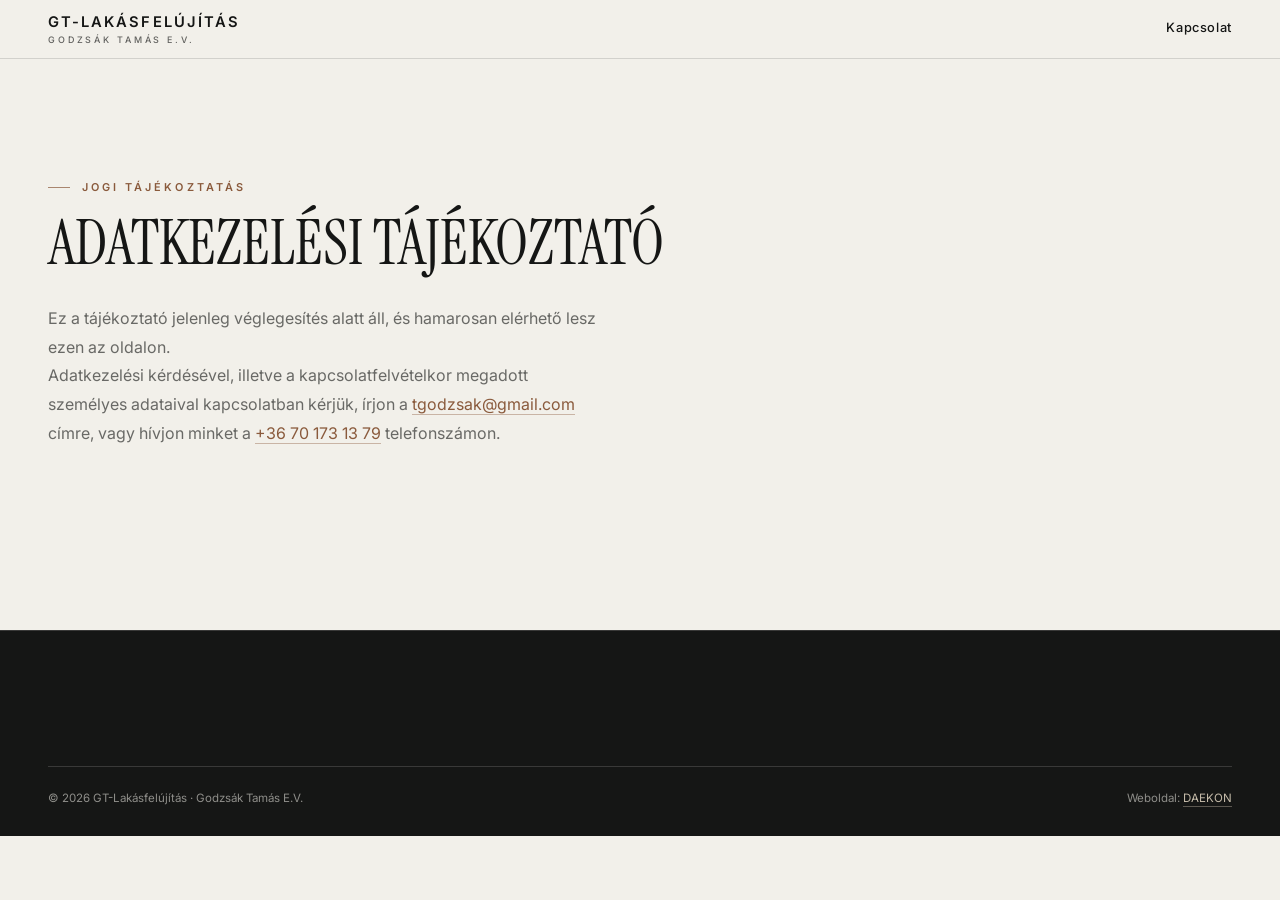
==== commit 6c11d579: "Új verzió: GT-Lakásfelújítás oldal a DAEKON látványtervből + automatikus FTP feltöltés - index.html " ====
--- a/adatkezeles.html
+++ b/adatkezeles.html
@@ -3,8 +3,8 @@
 <head>
   <meta charset="utf-8">
   <meta name="viewport" content="width=device-width, initial-scale=1">
-  <title>Adatkezelési tájékoztató | Godzsák Tamás E.V.</title>
-  <meta name="description" content="Adatkezelési tájékoztató — Godzsák Tamás E.V., teljes lakás- és házfelújítás Budapesten és környékén.">
+  <title>Adatkezelési tájékoztató | GT-Lakásfelújítás</title>
+  <meta name="description" content="Adatkezelési tájékoztató — GT-Lakásfelújítás (Godzsák Tamás E.V.), teljes lakás- és házfelújítás Cigándon és környékén, valamint Szlovákiában.">
   <meta name="robots" content="noindex, follow">
   <meta name="theme-color" content="#151615">
   <link rel="icon" type="image/svg+xml" href="assets/favicon.svg">
@@ -12,14 +12,15 @@
   <link rel="preconnect" href="https://fonts.gstatic.com" crossorigin>
   <link href="https://fonts.googleapis.com/css2?family=Instrument+Serif:ital@0;1&family=Inter:wght@400;500;600&display=swap" rel="stylesheet">
   <link rel="stylesheet" href="assets/css/style.css">
+  <link rel="canonical" href="https://gt-lakasfelujitas.hu/adatkezeles.html">
 </head>
 <body id="top">
 
   <header class="site-header is-scrolled">
     <div class="header-inner">
-      <a class="brand" href="index.html" aria-label="Godzsák Tamás E.V. — kezdőlap">
-        <span class="brand-name">GODZSÁK&nbsp;TAMÁS</span>
-        <span class="brand-sub">KIVITELEZÉS&nbsp;/&nbsp;FELÚJÍTÁS</span>
+      <a class="brand" href="index.html" aria-label="GT-Lakásfelújítás — kezdőlap">
+        <span class="brand-name">GT-LAKÁSFELÚJÍTÁS</span>
+        <span class="brand-sub">GODZSÁK&nbsp;TAMÁS&nbsp;E.V.</span>
       </a>
       <nav class="main-nav" aria-label="Fő navigáció" style="margin-left:auto;">
         <a href="index.html#kapcsolat">Kapcsolat</a>
@@ -39,7 +40,7 @@
   <footer class="site-footer">
     <div class="container">
       <div class="footer-bottom">
-        <p>&copy; <span id="year">2026</span> Godzsák Tamás E.V.</p>
+        <p>&copy; <span id="year">2026</span> GT-Lakásfelújítás · Godzsák Tamás E.V.</p>
         <p class="footer-credit">Weboldal: <a href="https://daekon.hu" target="_blank" rel="noopener">DAEKON</a></p>
       </div>
     </div>
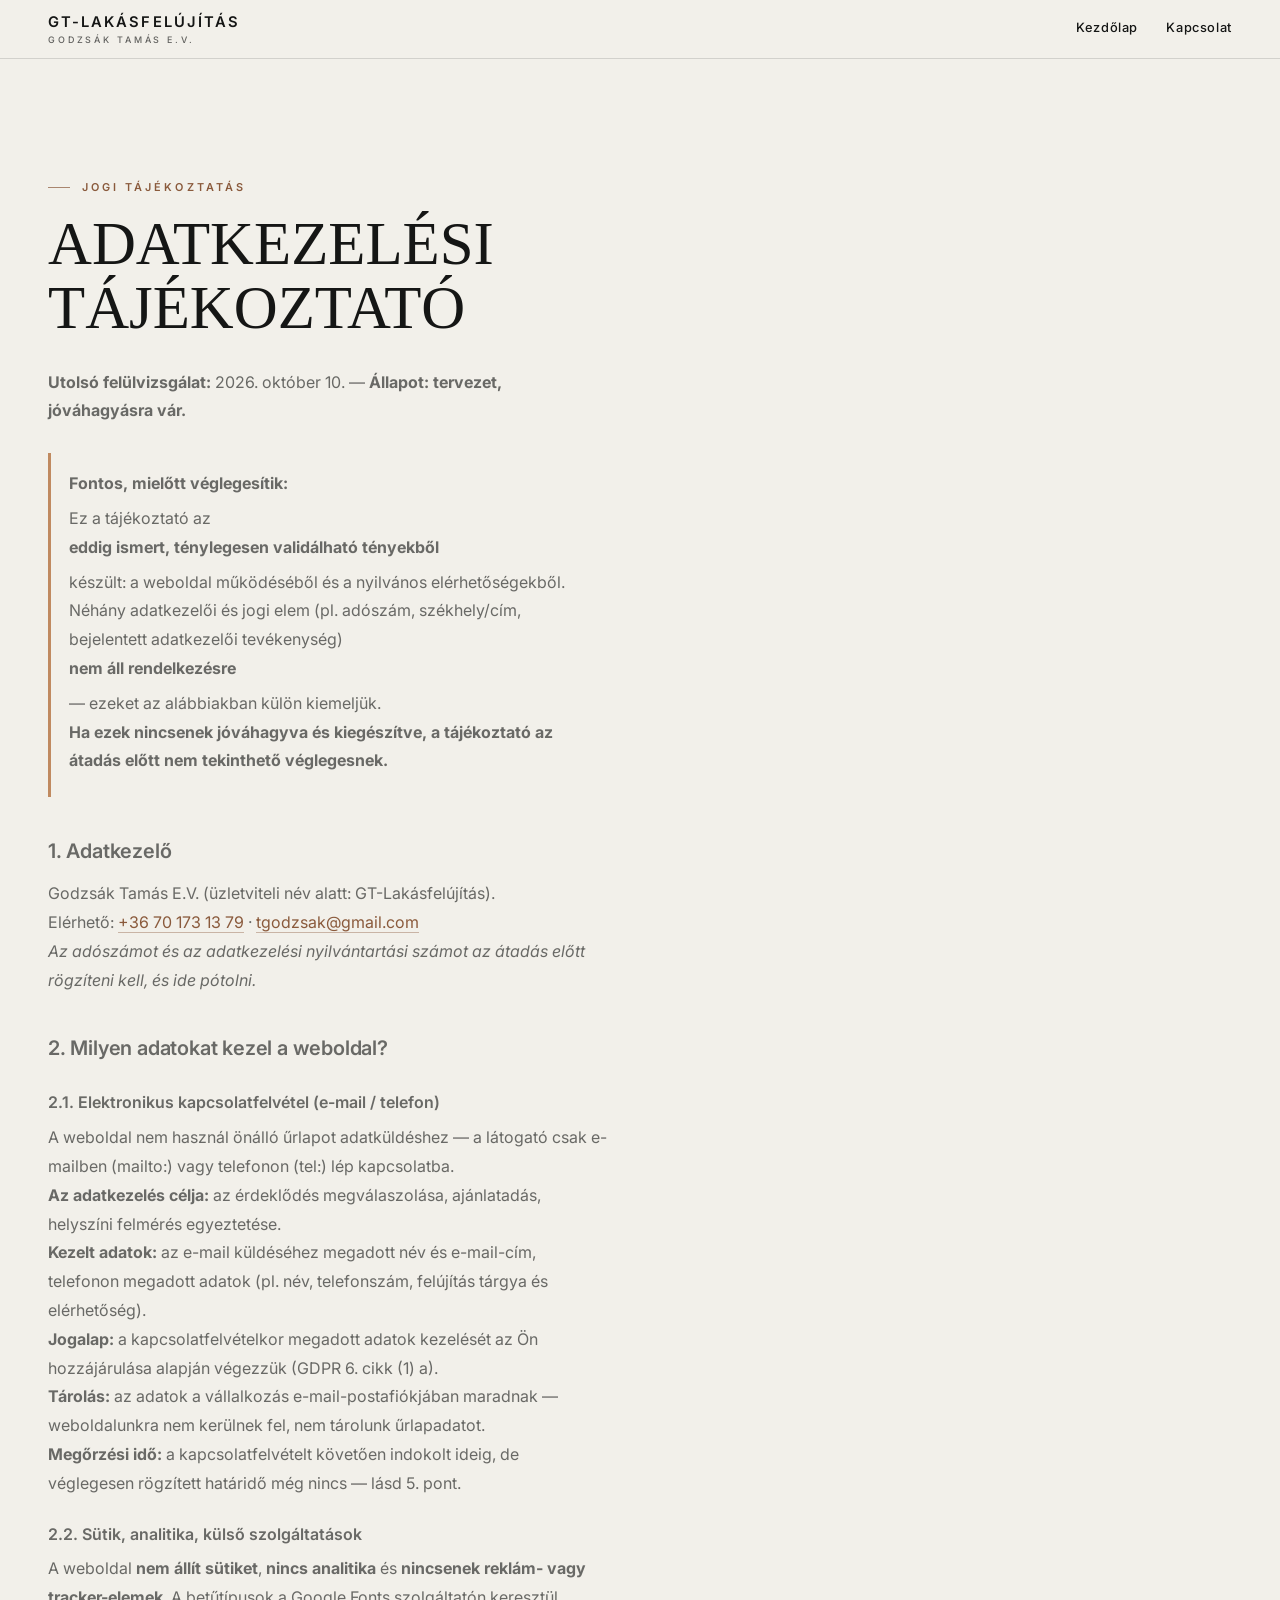
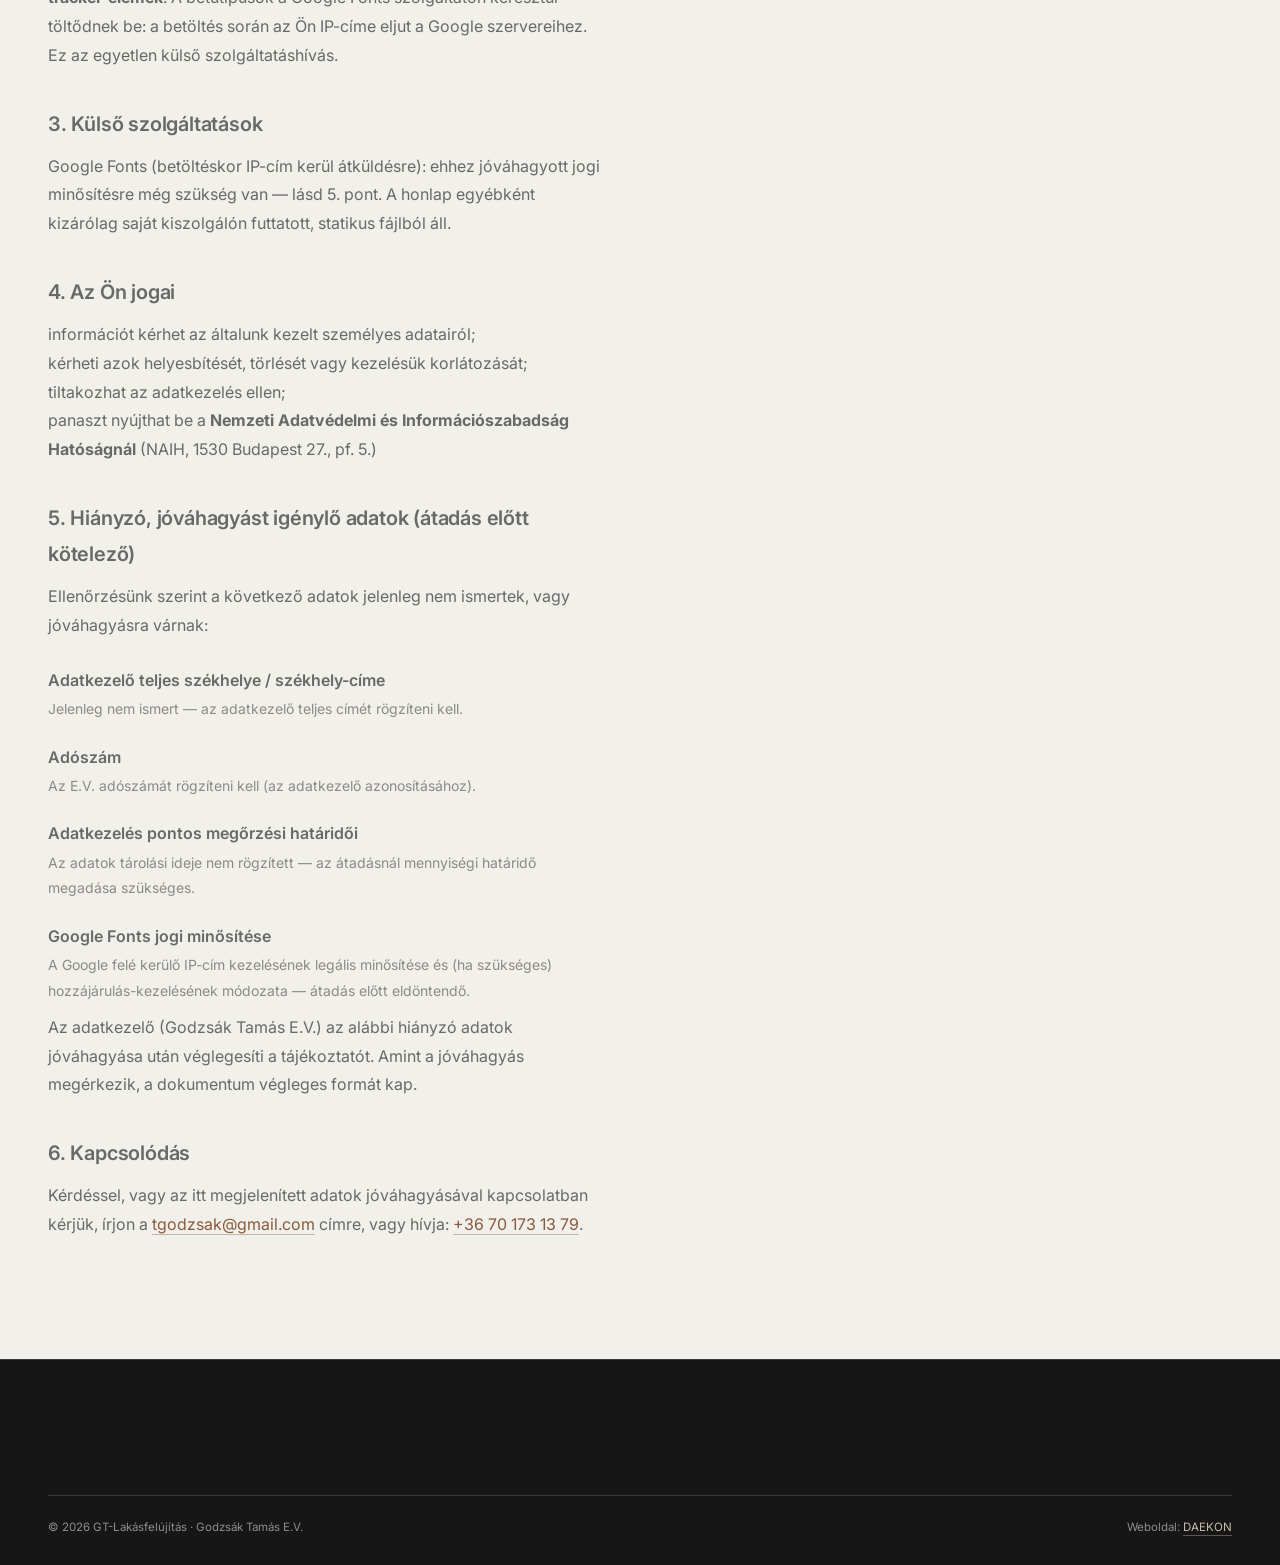
==== commit c04fd0d3: "Átadási audit + TikTok integráció - Félkész referenciák / before-after / fotószalag elrejtése (vissz" ====
--- a/adatkezeles.html
+++ b/adatkezeles.html
@@ -10,9 +10,21 @@
   <link rel="icon" type="image/svg+xml" href="assets/favicon.svg">
   <link rel="preconnect" href="https://fonts.googleapis.com">
   <link rel="preconnect" href="https://fonts.gstatic.com" crossorigin>
-  <link href="https://fonts.googleapis.com/css2?family=Instrument+Serif:ital@0;1&family=Inter:wght@400;500;600&display=swap" rel="stylesheet">
+  <link href="https://fonts.googleapis.com/css2?family=Inter+Tight:wght@400;500;600&family=Inter:wght@400;500;600&display=swap" rel="stylesheet">
   <link rel="stylesheet" href="assets/css/style.css">
   <link rel="canonical" href="https://gt-lakasfelujitas.hu/adatkezeles.html">
+  <style>
+    .legal-note{margin:28px 0 0;padding:16px 18px;border-left:3px solid #C08A60;background:rgba(236,232,223,.05)}
+    .legal-note b{display:block;margin-bottom:6px}
+    .missing-list{margin:16px 0 0;padding-left:0;list-style:none}
+    .missing-list li{padding:10px 0;border-bottom:1px solid rgba(236,232,223,.12)}
+    .missing-list li:last-child{border-bottom:0}
+    .missing-list b{font-weight:600}
+    .missing-list span{display:block;font-size:.875rem;opacity:.75;margin-top:2px}
+    .subpage-text p, .subpage-text li{max-width:68ch}
+    .subpage-text h2{margin:36px 0 10px;font-size:1.25rem;font-weight:600;letter-spacing:-.01em}
+    .subpage-text h3{margin:22px 0 6px;font-size:1rem;font-weight:600}
+  </style>
 </head>
 <body id="top">
 
@@ -23,6 +35,7 @@
         <span class="brand-sub">GODZSÁK&nbsp;TAMÁS&nbsp;E.V.</span>
       </a>
       <nav class="main-nav" aria-label="Fő navigáció" style="margin-left:auto;">
+        <a href="index.html">Kezdőlap</a>
         <a href="index.html#kapcsolat">Kapcsolat</a>
       </nav>
     </div>
@@ -31,9 +44,57 @@
   <main class="subpage-main">
     <p class="eyebrow">Jogi tájékoztatás</p>
     <h1 class="subpage-title">Adatkezelési tájékoztató</h1>
+
     <div class="subpage-text">
-      <p>Ez a tájékoztató jelenleg véglegesítés alatt áll, és hamarosan elérhető lesz ezen az oldalon.</p>
-      <p>Adatkezelési kérdésével, illetve a kapcsolatfelvételkor megadott személyes adataival kapcsolatban kérjük, írjon a <a href="mailto:tgodzsak@gmail.com">tgodzsak@gmail.com</a> címre, vagy hívjon minket a <a href="tel:+36701731379">+36 70 173 13 79</a> telefonszámon.</p>
+      <p><b>Utolsó felülvizsgálat:</b> 2026. október 10. — <b>Állapot: tervezet, jóváhagyásra vár.</b></p>
+
+      <div class="legal-note" role="note">
+        <b>Fontos, mielőtt véglegesítik:</b> Ez a tájékoztató az <b>eddig ismert, ténylegesen validálható tényekből</b> készült: a weboldal működéséből és a nyilvános elérhetőségekből. Néhány adatkezelői és jogi elem (pl. adószám, székhely/cím, bejelentett adatkezelői tevékenység) <b>nem áll rendelkezésre</b> — ezeket az alábbiakban külön kiemeljük. <b>Ha ezek nincsenek jóváhagyva és kiegészítve, a tájékoztató az átadás előtt nem tekinthető véglegesnek.</b>
+      </div>
+
+      <h2>1. Adatkezelő</h2>
+      <p>Godzsák Tamás E.V. (üzletviteli név alatt: GT-Lakásfelújítás).<br>
+      Elérhető: <a href="tel:+36701731379">+36 70 173 13 79</a> · <a href="mailto:tgodzsak@gmail.com">tgodzsak@gmail.com</a><br>
+      <i>Az adószámot és az adatkezelési nyilvántartási számot az átadás előtt rögzíteni kell, és ide pótolni.</i></p>
+
+      <h2>2. Milyen adatokat kezel a weboldal?</h2>
+      <h3>2.1. Elektronikus kapcsolatfelvétel (e-mail / telefon)</h3>
+      <p>A weboldal nem használ önálló űrlapot adatküldéshez — a látogató csak e-mailben (mailto:) vagy telefonon (tel:) lép kapcsolatba.</p>
+      <ul>
+        <li><b>Az adatkezelés célja:</b> az érdeklődés megválaszolása, ajánlatadás, helyszíni felmérés egyeztetése.</li>
+        <li><b>Kezelt adatok:</b> az e-mail küldéséhez megadott név és e-mail-cím, telefonon megadott adatok (pl. név, telefonszám, felújítás tárgya és elérhetőség).</li>
+        <li><b>Jogalap:</b> a kapcsolatfelvételkor megadott adatok kezelését az Ön hozzájárulása alapján végezzük (GDPR 6. cikk (1) a).</li>
+        <li><b>Tárolás:</b> az adatok a vállalkozás e-mail-postafiókjában maradnak — weboldalunkra nem kerülnek fel, nem tárolunk űrlapadatot.</li>
+        <li><b>Megőrzési idő:</b> a kapcsolatfelvételt követően indokolt ideig, de véglegesen rögzített határidő még nincs — lásd 5. pont.</li>
+      </ul>
+
+      <h3>2.2. Sütik, analitika, külső szolgáltatások</h3>
+      <p>A weboldal <b>nem állít sütiket</b>, <b>nincs analitika</b> és <b>nincsenek reklám- vagy tracker-elemek</b>. A betűtípusok a Google Fonts szolgáltatón keresztül töltődnek be: a betöltés során az Ön IP-címe eljut a Google szervereihez. Ez az egyetlen külső szolgáltatáshívás.</p>
+
+      <h2>3. Külső szolgáltatások</h2>
+      <p>Google Fonts (betöltéskor IP-cím kerül átküldésre): ehhez jóváhagyott jogi minősítésre még szükség van — lásd 5. pont. A honlap egyébként kizárólag saját kiszolgálón futtatott, statikus fájlból áll.</p>
+
+      <h2>4. Az Ön jogai</h2>
+      <ul>
+        <li>információt kérhet az általunk kezelt személyes adatairól;</li>
+        <li>kérheti azok helyesbítését, törlését vagy kezelésük korlátozását;</li>
+        <li>tiltakozhat az adatkezelés ellen;</li>
+        <li>panaszt nyújthat be a <b>Nemzeti Adatvédelmi és Információszabadság Hatóságnál</b> (NAIH, 1530 Budapest 27., pf. 5.)</li>
+      </ul>
+
+      <h2>5. Hiányzó, jóváhagyást igénylő adatok (átadás előtt kötelező)</h2>
+      <p>Ellenőrzésünk szerint a következő adatok jelenleg nem ismertek, vagy jóváhagyásra várnak:</p>
+      <ul class="missing-list">
+        <li><b>Adatkezelő teljes székhelye / székhely-címe</b><span>Jelenleg nem ismert — az adatkezelő teljes címét rögzíteni kell.</span></li>
+        <li><b>Adószám</b><span>Az E.V. adószámát rögzíteni kell (az adatkezelő azonosításához).</span></li>
+        <li><b>Adatkezelés pontos megőrzési határidői</b><span>Az adatok tárolási ideje nem rögzített — az átadásnál mennyiségi határidő megadása szükséges.</span></li>
+        <li><b>Google Fonts jogi minősítése</b><span>A Google felé kerülő IP-cím kezelésének legális minősítése és (ha szükséges) hozzájárulás-kezelésének módozata — átadás előtt eldöntendő.</span></li>
+      </ul>
+
+      <p>Az adatkezelő (Godzsák Tamás E.V.) az alábbi hiányzó adatok jóváhagyása után véglegesíti a tájékoztatót. Amint a jóváhagyás megérkezik, a dokumentum végleges formát kap.</p>
+
+      <h2>6. Kapcsolódás</h2>
+      <p>Kérdéssel, vagy az itt megjelenített adatok jóváhagyásával kapcsolatban kérjük, írjon a <a href="mailto:tgodzsak@gmail.com">tgodzsak@gmail.com</a> címre, vagy hívja: <a href="tel:+36701731379">+36 70 173 13 79</a>.</p>
     </div>
   </main>
 
